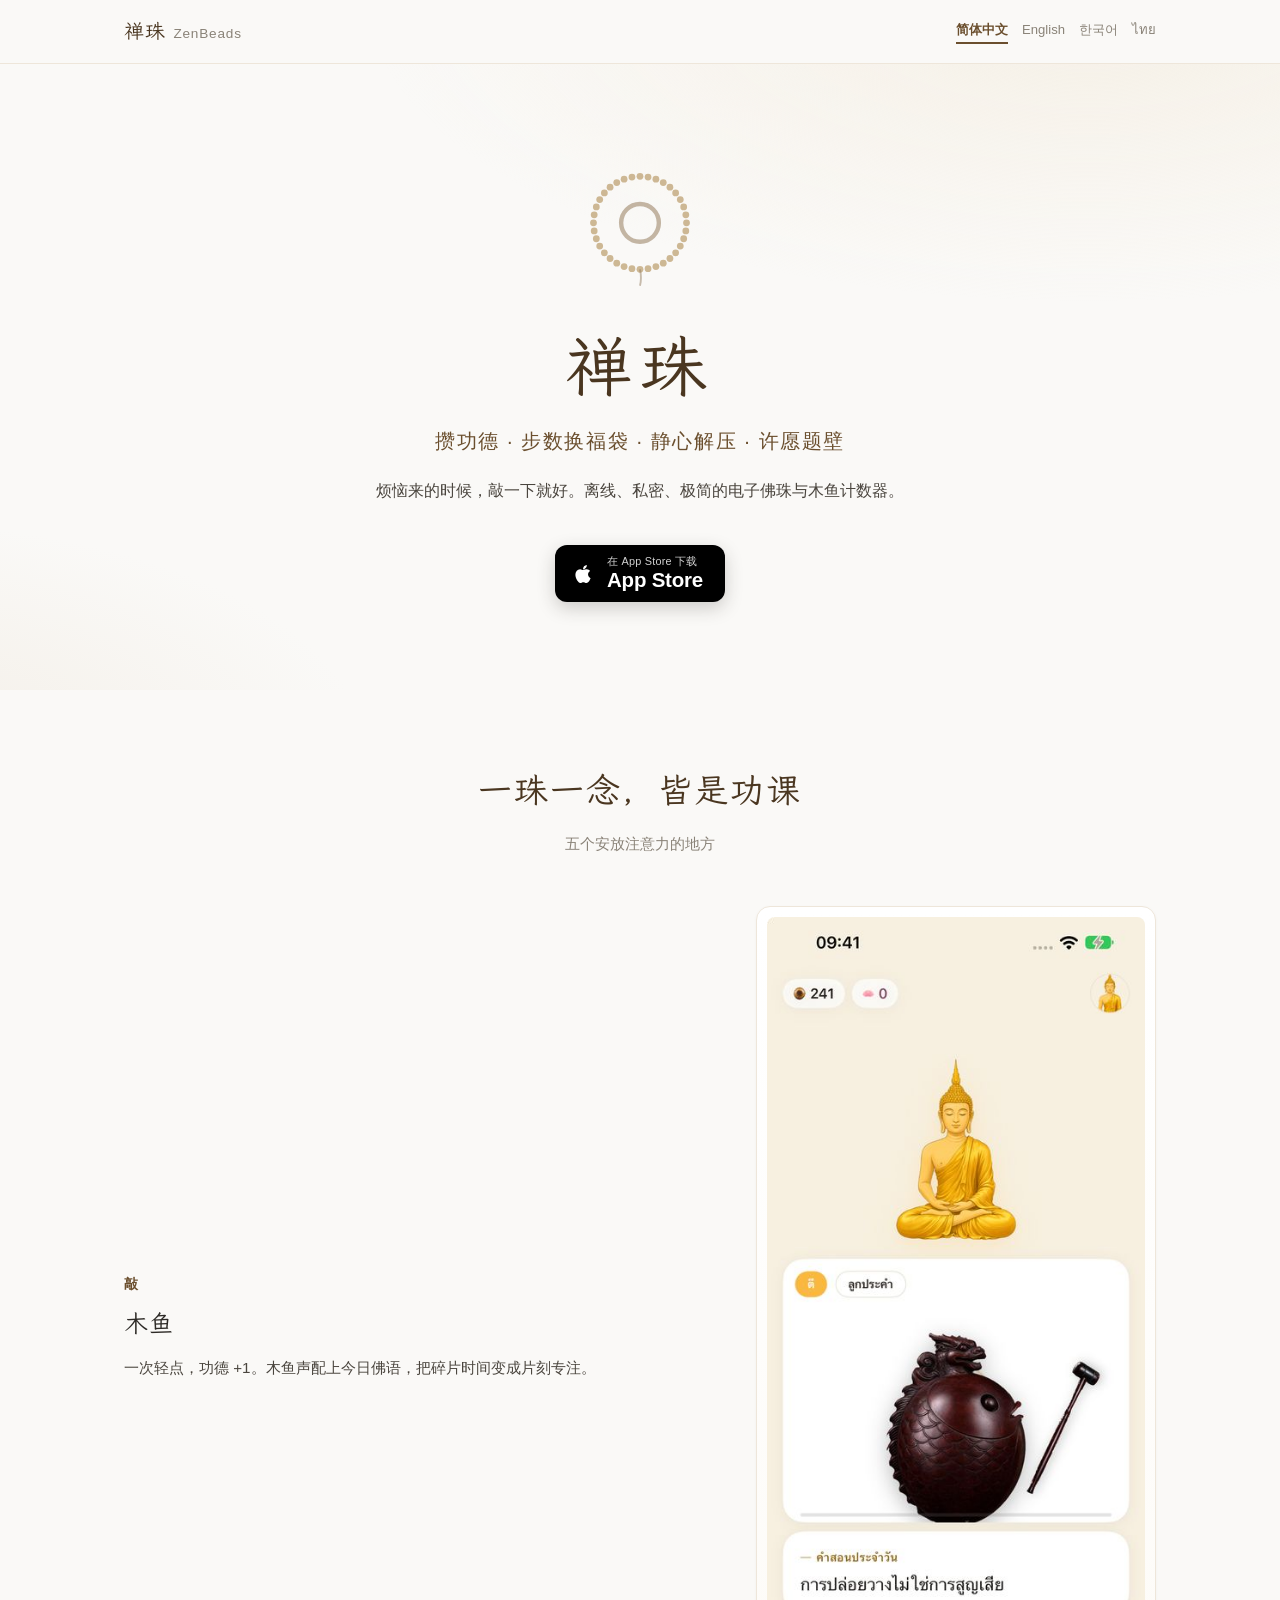
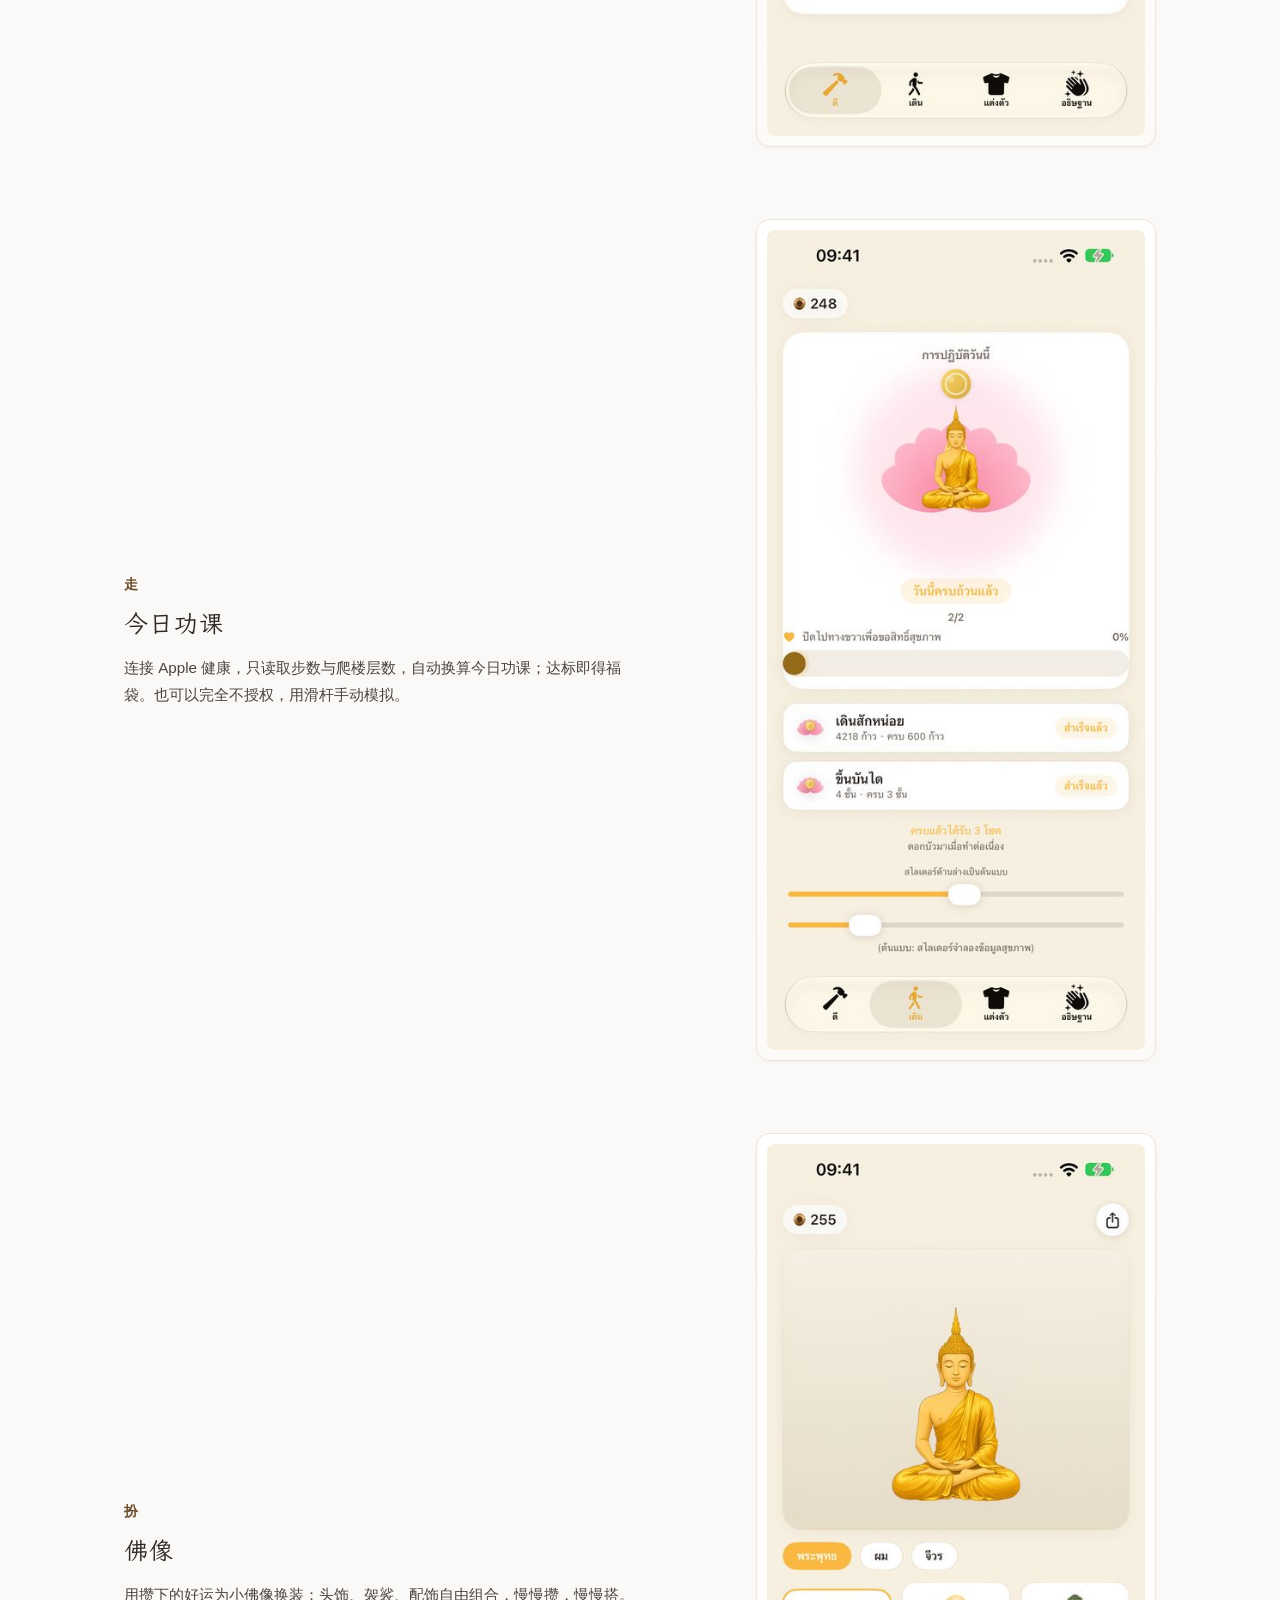
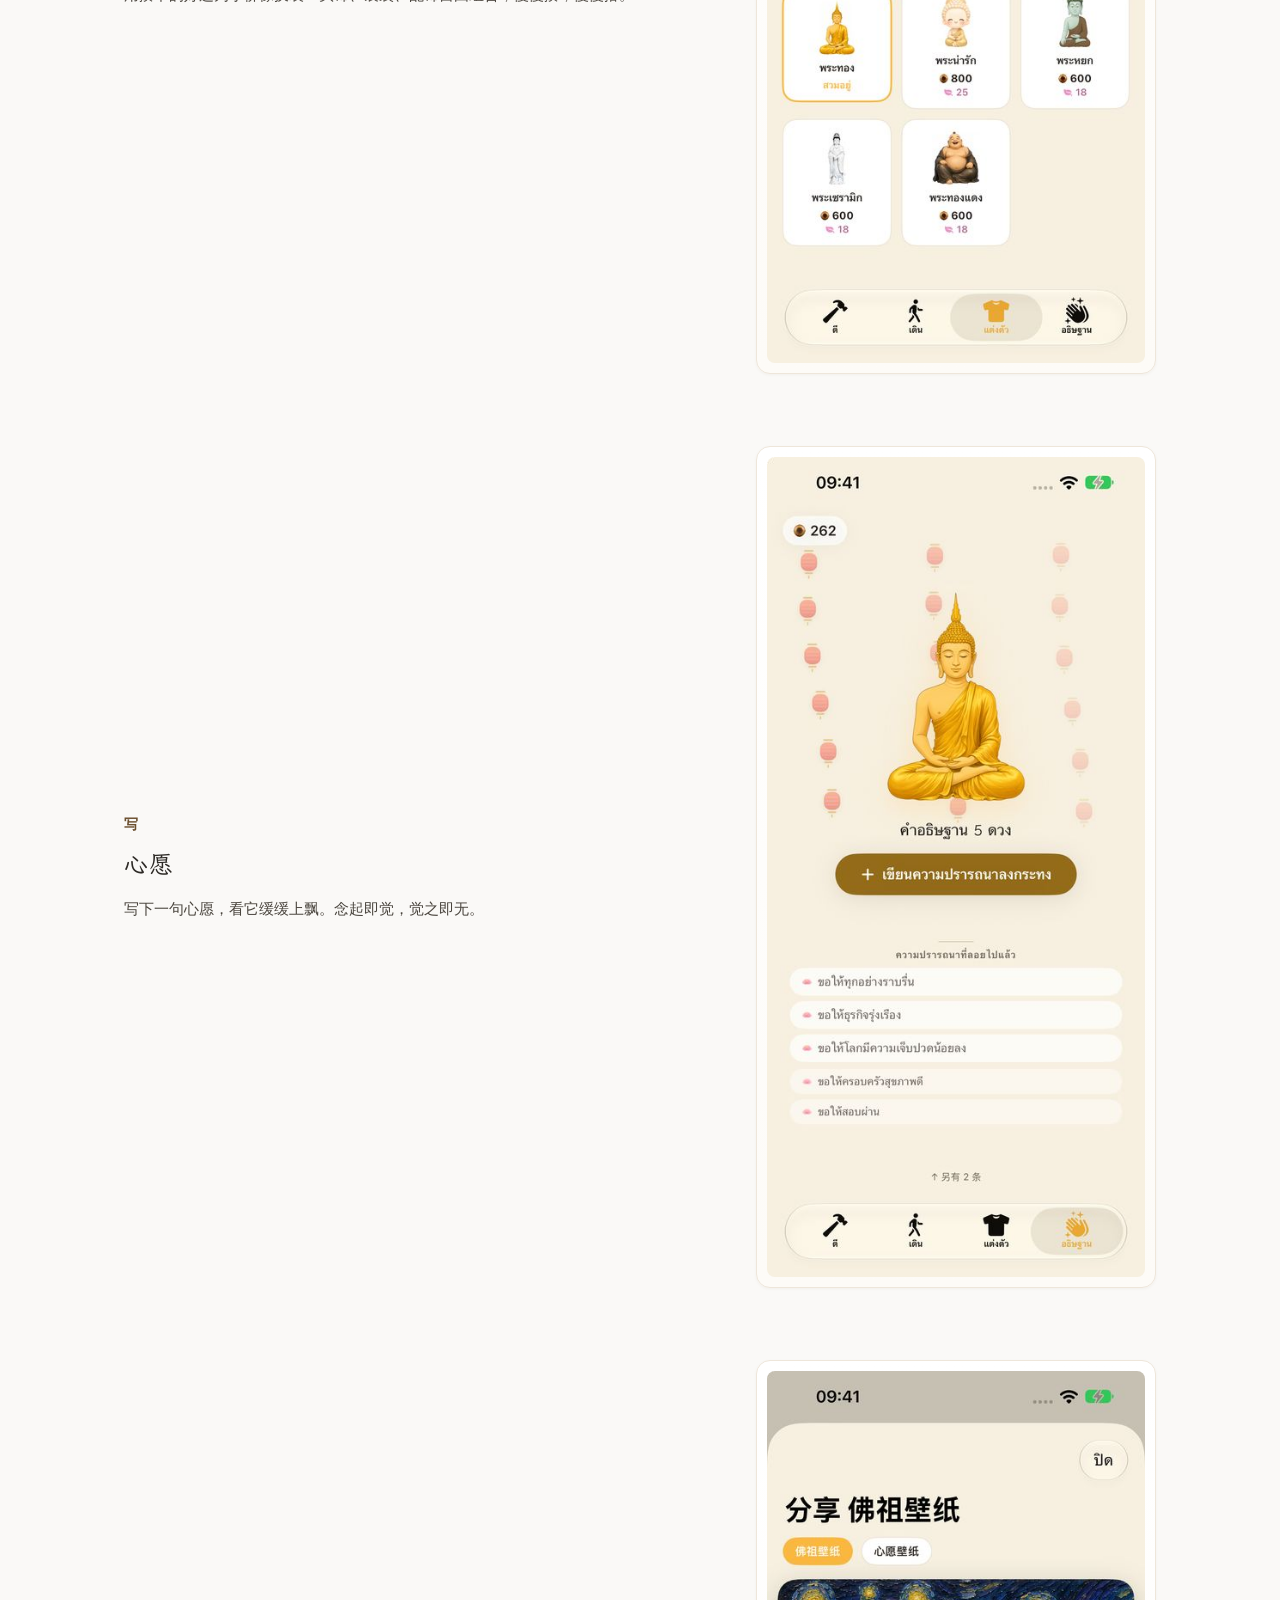
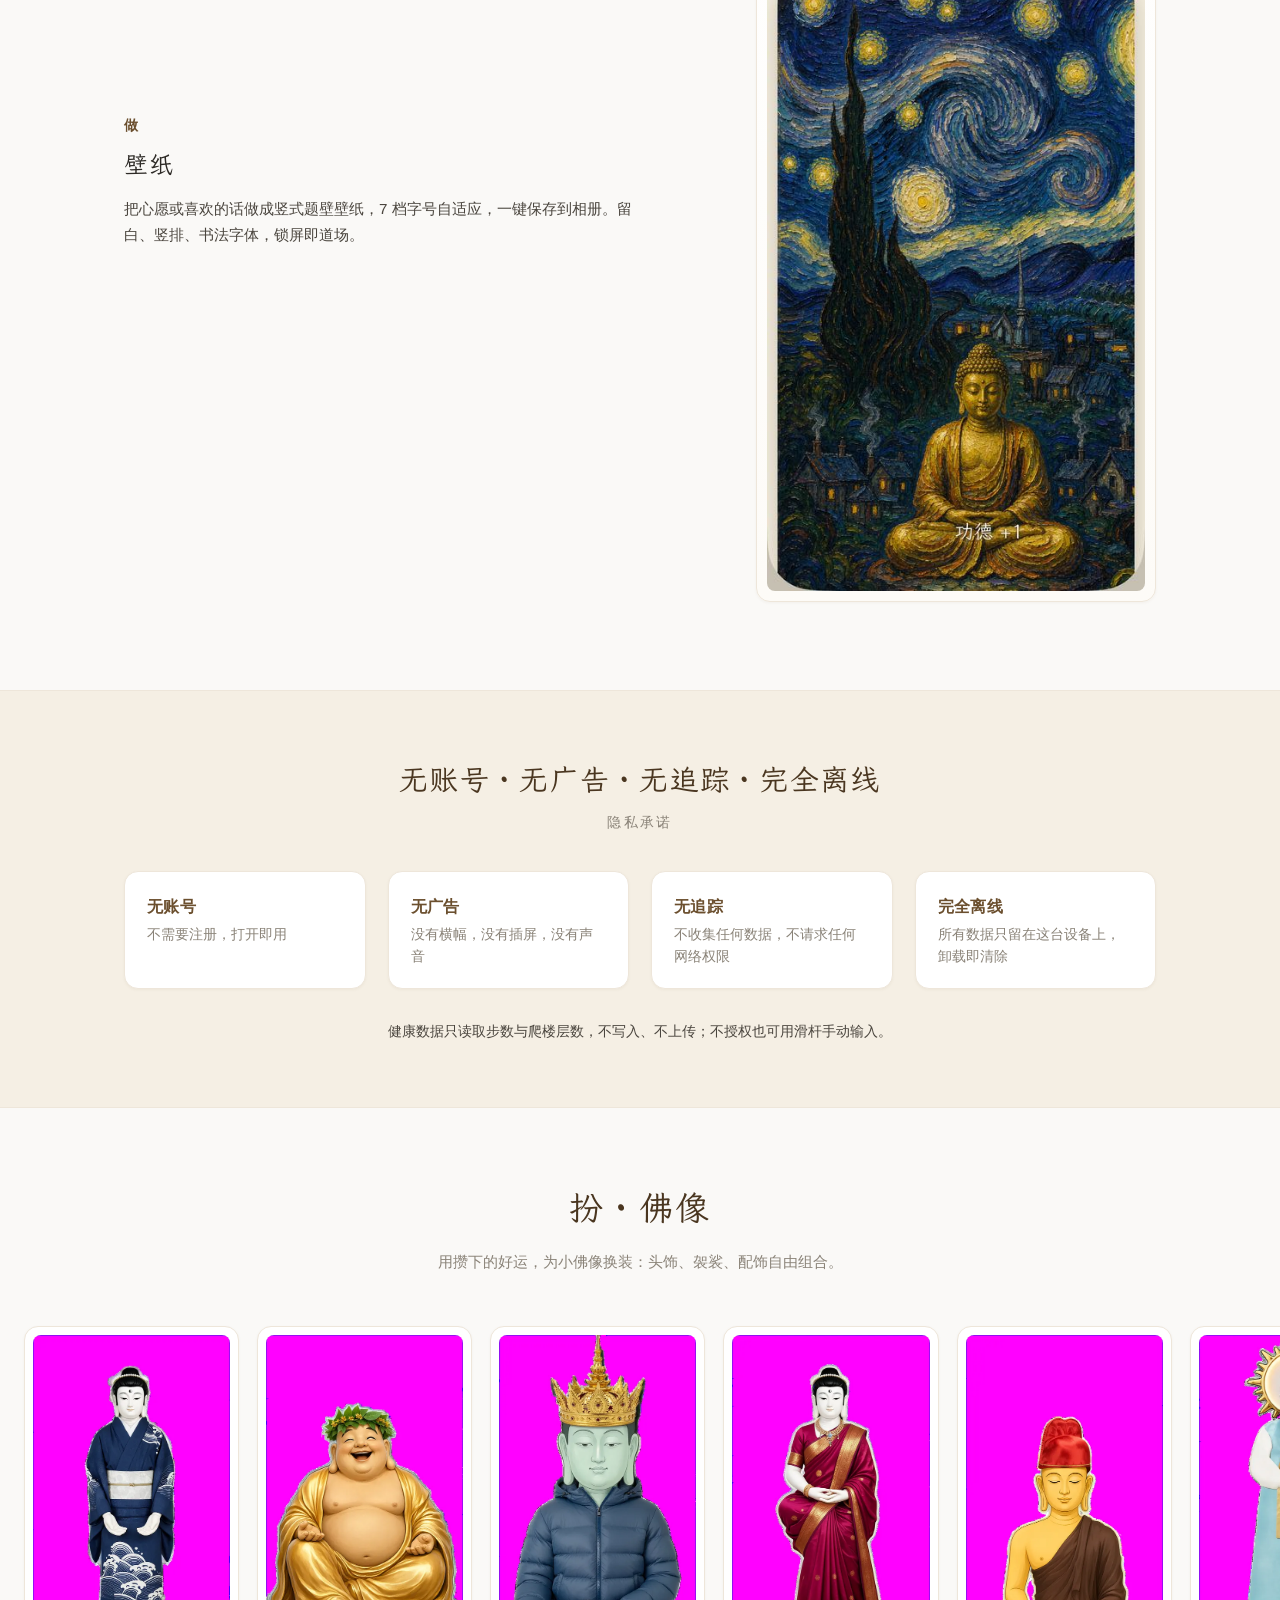
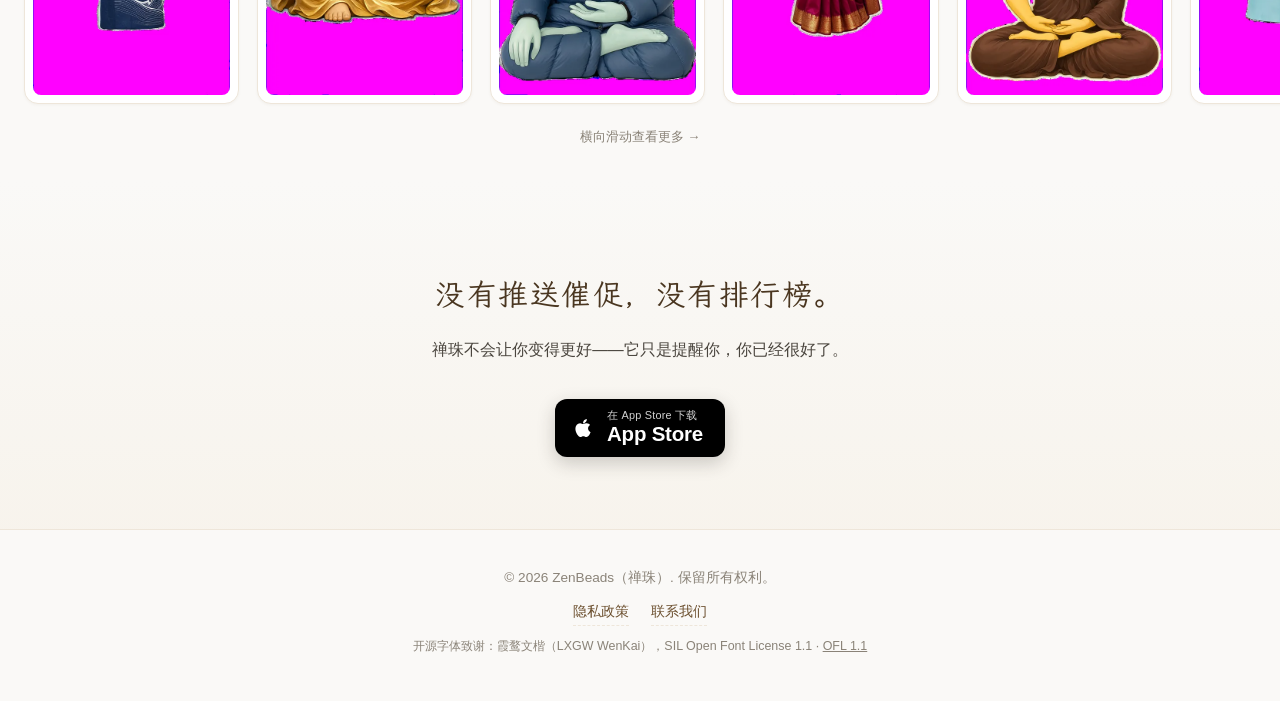
==== index.html @ 5e34559c "feat: ZenBeads official site — single page × 4 locales (zh-Hans/en/ko/th) - Pure static HTML+CSS, ze" ====
<!DOCTYPE html>
<html lang="zh-Hans">
<head>
  <meta charset="UTF-8">
  <meta name="viewport" content="width=device-width, initial-scale=1.0">
  <title>禅珠 ZenBeads — 敲木鱼 · 108 念珠 · 今日功课 · 许愿壁纸</title>
  <meta name="description" content="禅珠（ZenBeads）——离线、私密、极简的电子佛珠与木鱼计数器。敲木鱼攒功德，步数换算今日功课，许愿做成竖排题壁壁纸。无账号、无广告、无追踪、完全离线。">
  <link rel="canonical" href="https://zenbeads.app/">
    <link rel="alternate" hreflang="zh-Hans" href="https://zenbeads.app/">
    <link rel="alternate" hreflang="en" href="https://zenbeads.app/en.html">
    <link rel="alternate" hreflang="ko" href="https://zenbeads.app/ko.html">
    <link rel="alternate" hreflang="th" href="https://zenbeads.app/th.html">
    <link rel="alternate" hreflang="x-default" href="https://zenbeads.app/en.html">
  <meta property="og:type" content="website">
  <meta property="og:site_name" content="ZenBeads">
  <meta property="og:title" content="禅珠 ZenBeads · 敲一下，静一会儿">
  <meta property="og:description" content="电子木鱼 · 108 念珠 · 今日功课 · 许愿题壁。无账号、无广告、完全离线。">
  <meta property="og:image" content="https://zenbeads.app/assets/og/og-zh-Hans.jpg">
  <meta property="og:image:width" content="1024">
  <meta property="og:image:height" content="1024">
  <meta property="og:url" content="https://zenbeads.app/">
  <meta property="og:locale" content="zh_CN">
  <meta name="twitter:card" content="summary_large_image">
  <meta name="theme-color" content="#faf9f7">
  <link rel="icon" type="image/png" href="assets/img/icon.png">
  <link rel="apple-touch-icon" href="assets/img/icon.png">
  <link rel="stylesheet" href="style.css">
</head>
<body>
  <a class="skip" href="#main">跳到主要内容</a>
  <header class="site-header">
    <div class="wrap header-inner">
      <a class="brand" href="index.html">禅珠 <span class="brand-latin">ZenBeads</span></a>
      <nav class="lang-switch" aria-label="语言">
          <a lang="zh-Hans" hreflang="zh-Hans" href="index.html" aria-current="page" class="cur">简体中文</a>
          <a lang="en" hreflang="en" href="en.html">English</a>
          <a lang="ko" hreflang="ko" href="ko.html">한국어</a>
          <a lang="th" hreflang="th" href="th.html">ไทย</a>
      </nav>
    </div>
  </header>

  <main id="main">
    <section class="hero">
      <div class="wrap hero-inner">
        <svg class="hero-beads" viewBox="0 0 200 210" aria-hidden="true" focusable="false"><g fill="#c9b18a"><circle cx="100.0" cy="26.0" r="5.4" class="accent"/><circle cx="112.8" cy="27.1" r="5.4"/><circle cx="125.3" cy="30.5" r="5.4"/><circle cx="137.0" cy="35.9" r="5.4"/><circle cx="147.6" cy="43.3" r="5.4"/><circle cx="156.7" cy="52.4" r="5.4"/><circle cx="164.1" cy="63.0" r="5.4"/><circle cx="169.5" cy="74.7" r="5.4"/><circle cx="172.9" cy="87.2" r="5.4"/><circle cx="174.0" cy="100.0" r="5.4"/><circle cx="172.9" cy="112.8" r="5.4"/><circle cx="169.5" cy="125.3" r="5.4"/><circle cx="164.1" cy="137.0" r="5.4"/><circle cx="156.7" cy="147.6" r="5.4"/><circle cx="147.6" cy="156.7" r="5.4"/><circle cx="137.0" cy="164.1" r="5.4"/><circle cx="125.3" cy="169.5" r="5.4"/><circle cx="112.8" cy="172.9" r="5.4"/><circle cx="100.0" cy="174.0" r="5.4"/><circle cx="87.2" cy="172.9" r="5.4"/><circle cx="74.7" cy="169.5" r="5.4"/><circle cx="63.0" cy="164.1" r="5.4"/><circle cx="52.4" cy="156.7" r="5.4"/><circle cx="43.3" cy="147.6" r="5.4"/><circle cx="35.9" cy="137.0" r="5.4"/><circle cx="30.5" cy="125.3" r="5.4"/><circle cx="27.1" cy="112.8" r="5.4"/><circle cx="26.0" cy="100.0" r="5.4"/><circle cx="27.1" cy="87.2" r="5.4"/><circle cx="30.5" cy="74.7" r="5.4"/><circle cx="35.9" cy="63.0" r="5.4"/><circle cx="43.3" cy="52.4" r="5.4"/><circle cx="52.4" cy="43.3" r="5.4"/><circle cx="63.0" cy="35.9" r="5.4"/><circle cx="74.7" cy="30.5" r="5.4"/><circle cx="87.2" cy="27.1" r="5.4"/></g><circle cx="100" cy="100" r="30" fill="none" stroke="#8a6f4d" stroke-width="7" stroke-linecap="round" opacity="0.55"/><path d="M100 174 q3 14 0 26" stroke="#8a6f4d" stroke-width="3" fill="none" opacity="0.5"/></svg>
        <h1 class="hero-title">禅珠</h1>
        <p class="hero-tagline">攒功德 · 步数换福袋 · 静心解压 · 许愿题壁</p>
        <p class="hero-sub">烦恼来的时候，敲一下就好。离线、私密、极简的电子佛珠与木鱼计数器。</p>
        <div class="hero-cta">
          <a class="appstore-btn" href="https://apps.apple.com/app/id6821324992" rel="noopener">
            <svg class="btn-apple" viewBox="0 0 24 24" width="24" height="24" aria-hidden="true" focusable="false"><path fill="#fff" d="M17.05 20.28c-.98.95-2.05.8-3.08.35-1.09-.46-2.09-.48-3.24 0-1.44.62-2.2.44-3.06-.35C2.79 15.25 3.51 7.59 9.05 7.31c1.35.07 2.29.74 3.08.8 1.18-.24 2.31-.93 3.57-.84 1.51.12 2.65.72 3.4 1.8-3.12 1.87-2.38 5.98.48 7.13-.57 1.5-1.31 2.99-2.53 4.08zM12.03 7.25c-.15-2.23 1.66-4.07 3.74-4.25.29 2.58-2.34 4.5-3.74 4.25z"/></svg><span class="btn-text"><small>在 App Store 下载</small><b>App Store</b></span>
          </a>
        </div>
      </div>
    </section>

    <section class="features" id="features">
      <div class="wrap">
        <h2 class="section-title">一珠一念，皆是功课</h2>
        <p class="section-sub">五个安放注意力的地方</p>
        <div class="feature-grid">
        <article class="feature">
          <div class="feature-media">
            <img src="assets/img/zh-Hans/01_knock.jpg"
                 srcset="assets/img/zh-Hans/01_knock@2x.jpg 2x"
                 width="440" height="954" loading="lazy" decoding="async"
                 alt="禅珠 · 木鱼">
          </div>
          <div class="feature-body">
            <p class="feature-kicker"><span class="kicker-verb">敲</span></p>
            <h3 class="feature-name">木鱼</h3>
            <p class="feature-desc">一次轻点，功德 +1。木鱼声配上今日佛语，把碎片时间变成片刻专注。</p>
          </div>
        </article>
        <article class="feature">
          <div class="feature-media">
            <img src="assets/img/zh-Hans/02_steps.jpg"
                 srcset="assets/img/zh-Hans/02_steps@2x.jpg 2x"
                 width="440" height="954" loading="lazy" decoding="async"
                 alt="禅珠 · 今日功课">
          </div>
          <div class="feature-body">
            <p class="feature-kicker"><span class="kicker-verb">走</span></p>
            <h3 class="feature-name">今日功课</h3>
            <p class="feature-desc">连接 Apple 健康，只读取步数与爬楼层数，自动换算今日功课；达标即得福袋。也可以完全不授权，用滑杆手动模拟。</p>
          </div>
        </article>
        <article class="feature">
          <div class="feature-media">
            <img src="assets/img/zh-Hans/03_wardrobe.jpg"
                 srcset="assets/img/zh-Hans/03_wardrobe@2x.jpg 2x"
                 width="440" height="954" loading="lazy" decoding="async"
                 alt="禅珠 · 佛像">
          </div>
          <div class="feature-body">
            <p class="feature-kicker"><span class="kicker-verb">扮</span></p>
            <h3 class="feature-name">佛像</h3>
            <p class="feature-desc">用攒下的好运为小佛像换装：头饰、袈裟、配饰自由组合，慢慢攒，慢慢搭。</p>
          </div>
        </article>
        <article class="feature">
          <div class="feature-media">
            <img src="assets/img/zh-Hans/04_wish.jpg"
                 srcset="assets/img/zh-Hans/04_wish@2x.jpg 2x"
                 width="440" height="954" loading="lazy" decoding="async"
                 alt="禅珠 · 心愿">
          </div>
          <div class="feature-body">
            <p class="feature-kicker"><span class="kicker-verb">写</span></p>
            <h3 class="feature-name">心愿</h3>
            <p class="feature-desc">写下一句心愿，看它缓缓上飘。念起即觉，觉之即无。</p>
          </div>
        </article>
        <article class="feature">
          <div class="feature-media">
            <img src="assets/img/zh-Hans/05_wallpaper.jpg"
                 srcset="assets/img/zh-Hans/05_wallpaper@2x.jpg 2x"
                 width="440" height="954" loading="lazy" decoding="async"
                 alt="禅珠 · 壁纸">
          </div>
          <div class="feature-body">
            <p class="feature-kicker"><span class="kicker-verb">做</span></p>
            <h3 class="feature-name">壁纸</h3>
            <p class="feature-desc">把心愿或喜欢的话做成竖式题壁壁纸，7 档字号自适应，一键保存到相册。留白、竖排、书法字体，锁屏即道场。</p>
          </div>
        </article>
        </div>
      </div>
    </section>

    <section class="privacy-band" id="privacy">
      <div class="wrap">
        <h2 class="privacy-title">无账号 · 无广告 · 无追踪 · 完全离线</h2>
        <p class="privacy-lead">隐私承诺</p>
        <ul class="privacy-points">
          <li><strong>无账号</strong><span>不需要注册，打开即用</span></li>
          <li><strong>无广告</strong><span>没有横幅，没有插屏，没有声音</span></li>
          <li><strong>无追踪</strong><span>不收集任何数据，不请求任何网络权限</span></li>
          <li><strong>完全离线</strong><span>所有数据只留在这台设备上，卸载即清除</span></li>
        </ul>
        <p class="privacy-health">健康数据只读取步数与爬楼层数，不写入、不上传；不授权也可用滑杆手动输入。</p>
      </div>
    </section>

    <section class="gallery" id="gallery">
      <div class="wrap">
        <h2 class="section-title">扮 · 佛像</h2>
        <p class="section-sub">用攒下的好运，为小佛像换装：头饰、袈裟、配饰自由组合。</p>
      </div>
      <div class="gal-strip" role="list" aria-label="扮 · 佛像">
          <figure class="gal-item" role="listitem"><img src="assets/img/gallery/WC_00c4de67.webp" loading="lazy" decoding="async" width="512" height="640" alt="佛像装扮组合"></figure>
          <figure class="gal-item" role="listitem"><img src="assets/img/gallery/WC_172470d5.webp" loading="lazy" decoding="async" width="512" height="640" alt="佛像装扮组合"></figure>
          <figure class="gal-item" role="listitem"><img src="assets/img/gallery/WC_2c73d54a.webp" loading="lazy" decoding="async" width="512" height="640" alt="佛像装扮组合"></figure>
          <figure class="gal-item" role="listitem"><img src="assets/img/gallery/WC_4398dc10.webp" loading="lazy" decoding="async" width="512" height="640" alt="佛像装扮组合"></figure>
          <figure class="gal-item" role="listitem"><img src="assets/img/gallery/WC_6275d5df.webp" loading="lazy" decoding="async" width="512" height="640" alt="佛像装扮组合"></figure>
          <figure class="gal-item" role="listitem"><img src="assets/img/gallery/WC_772dae78.webp" loading="lazy" decoding="async" width="512" height="640" alt="佛像装扮组合"></figure>
          <figure class="gal-item" role="listitem"><img src="assets/img/gallery/WC_98e4f56a.webp" loading="lazy" decoding="async" width="512" height="640" alt="佛像装扮组合"></figure>
          <figure class="gal-item" role="listitem"><img src="assets/img/gallery/WC_b40843ec.webp" loading="lazy" decoding="async" width="512" height="640" alt="佛像装扮组合"></figure>
          <figure class="gal-item" role="listitem"><img src="assets/img/gallery/WC_c707de88.webp" loading="lazy" decoding="async" width="512" height="640" alt="佛像装扮组合"></figure>
          <figure class="gal-item" role="listitem"><img src="assets/img/gallery/WC_dde1a5f0.webp" loading="lazy" decoding="async" width="512" height="640" alt="佛像装扮组合"></figure>
          <figure class="gal-item" role="listitem"><img src="assets/img/gallery/WC_ff041101.webp" loading="lazy" decoding="async" width="512" height="640" alt="佛像装扮组合"></figure>
      </div>
      <p class="gal-hint wrap">横向滑动查看更多 →</p>
    </section>

    <section class="closing">
      <div class="wrap">
        <h2 class="closing-title">没有推送催促，没有排行榜。</h2>
        <p class="closing-text">禅珠不会让你变得更好——它只是提醒你，你已经很好了。</p>
        <a class="appstore-btn" href="https://apps.apple.com/app/id6821324992" rel="noopener">
          <svg class="btn-apple" viewBox="0 0 24 24" width="24" height="24" aria-hidden="true" focusable="false"><path fill="#fff" d="M17.05 20.28c-.98.95-2.05.8-3.08.35-1.09-.46-2.09-.48-3.24 0-1.44.62-2.2.44-3.06-.35C2.79 15.25 3.51 7.59 9.05 7.31c1.35.07 2.29.74 3.08.8 1.18-.24 2.31-.93 3.57-.84 1.51.12 2.65.72 3.4 1.8-3.12 1.87-2.38 5.98.48 7.13-.57 1.5-1.31 2.99-2.53 4.08zM12.03 7.25c-.15-2.23 1.66-4.07 3.74-4.25.29 2.58-2.34 4.5-3.74 4.25z"/></svg><span class="btn-text"><small>在 App Store 下载</small><b>App Store</b></span>
        </a>
      </div>
    </section>
  </main>

  <footer class="site-footer">
    <div class="wrap footer-inner">
      <p class="footer-brand">© 2026 ZenBeads（禅珠）. 保留所有权利。</p>
      <nav class="footer-links">
        <a href="https://zenbeads-privacy.pages.dev/index.html" rel="noopener">隐私政策</a>
        <a href="mailto:yanoutech@163.com">联系我们</a>
      </nav>
      <p class="footer-font">开源字体致谢：霞鹜文楷（LXGW WenKai），SIL Open Font License 1.1 · <a href="fonts/OFL-LXGWWenKai.txt">OFL 1.1</a></p>
    </div>
  </footer>
</body>
</html>
---- style.css ----
/* ==========================================================================
   ZenBeads 官网样式 · Design tokens 与隐私页(zenbeads-privacy)保持一致
   暖棕 #6b4f2e / 米色 #faf9f7 / 卡片白 / 圆角 14px
   字体策略：标题/品牌名用霞鹜文楷子集(woff2, 仅中文页有实际字形，
   其他语种自动回退系统字体)；正文全部使用系统字体栈，保证性能。
   ========================================================================== */

/* 霞鹜文楷子集：仅包含本站用到的字形，体积 ~几十 KB；
   原始 TTF 24MB，完整字体不适合 Web 分发。 */
@font-face {
  font-family: "LXGW WenKai";
  src: url("fonts/lxgw-wenkai-subset.woff2") format("woff2");
  font-weight: 400;
  font-style: normal;
  font-display: swap;
  unicode-range: U+4E00-9FFF, U+3000-303F, U+FF00-FFEF, U+00B7, U+2014, U+2018-201F, U+2026, U+00A9;
}

:root {
  color-scheme: light;
  --bg: #faf9f7;
  --ink: #2d2a26;
  --ink-soft: #4a453e;
  --muted: #8a8378;
  --brown: #6b4f2e;
  --brown-deep: #4a3620;
  --line: #eee6da;
  --card: #ffffff;
  --wash: #f5efe4;
  --radius: 14px;
  --shadow: 0 1px 3px rgba(90, 70, 40, 0.05);
  --shadow-lift: 0 10px 30px rgba(90, 70, 40, 0.10);
  --font-hand: "LXGW WenKai", "Songti SC", "Noto Serif SC", serif;
  --font-body: -apple-system, BlinkMacSystemFont, "Segoe UI", Roboto,
    "Helvetica Neue", Arial, "PingFang SC", "Hiragino Sans GB", "Microsoft YaHei",
    "Noto Sans KR", "Noto Sans Thai", sans-serif;
}

* { margin: 0; padding: 0; box-sizing: border-box; }

html { scroll-behavior: smooth; }

body {
  font-family: var(--font-body);
  background: var(--bg);
  color: var(--ink);
  line-height: 1.75;
  -webkit-font-smoothing: antialiased;
  text-rendering: optimizeLegibility;
}

img { display: block; max-width: 100%; height: auto; }

a { color: var(--brown); }

.wrap {
  max-width: 1080px;
  margin: 0 auto;
  padding: 0 24px;
}

/* ---------- a11y skip link ---------- */
.skip {
  position: absolute;
  left: -9999px;
  top: 0;
  background: var(--brown);
  color: #fff;
  padding: 10px 18px;
  border-radius: 0 0 10px 0;
  z-index: 100;
}
.skip:focus { left: 0; }

/* ---------- header ---------- */
.site-header {
  position: sticky;
  top: 0;
  z-index: 50;
  background: rgba(250, 249, 247, 0.92);
  backdrop-filter: saturate(1.2) blur(8px);
  border-bottom: 1px solid var(--line);
}
.header-inner {
  display: flex;
  align-items: center;
  justify-content: space-between;
  gap: 16px;
  padding-top: 14px;
  padding-bottom: 14px;
}
.brand {
  font-family: var(--font-hand);
  font-size: 1.25rem;
  color: var(--brown-deep);
  text-decoration: none;
  letter-spacing: 0.04em;
  white-space: nowrap;
}
.brand-latin {
  font-family: var(--font-body);
  font-size: 0.85rem;
  color: var(--muted);
  font-weight: 500;
  margin-left: 2px;
}
.lang-switch {
  display: flex;
  flex-wrap: wrap;
  gap: 4px 14px;
  font-size: 0.82rem;
}
.lang-switch a {
  text-decoration: none;
  color: var(--muted);
  border-bottom: 1px dashed transparent;
  padding-bottom: 1px;
}
.lang-switch a:hover { color: var(--brown); }
.lang-switch a.cur {
  color: var(--brown);
  font-weight: 700;
  border-bottom: 2px solid var(--brown);
}

/* ---------- hero ---------- */
.hero {
  position: relative;
  overflow: hidden;
  padding: 72px 0 64px;
  background:
    radial-gradient(1200px 500px at 85% -10%, rgba(245, 239, 228, 0.9), transparent 60%),
    radial-gradient(900px 420px at -10% 110%, rgba(238, 230, 218, 0.55), transparent 55%);
}
.hero-inner { position: relative; text-align: center; }
.hero-beads {
  margin: 0 auto 28px;
  width: 132px;
  height: 132px;
  opacity: 0.9;
}
.hero-title {
  font-family: var(--font-hand);
  font-weight: 400;
  font-size: clamp(2.6rem, 8vw, 4.2rem);
  color: var(--brown-deep);
  letter-spacing: 0.12em;
  line-height: 1.15;
}
.hero-tagline {
  margin-top: 18px;
  font-size: clamp(1rem, 3.2vw, 1.25rem);
  color: var(--brown);
  letter-spacing: 0.08em;
}
.hero-sub {
  margin: 18px auto 0;
  max-width: 34em;
  font-size: 0.98rem;
  color: var(--ink-soft);
}
.hero-cta { margin-top: 40px; }

/* App Store badge（自绘，官方黑底样式） */
.appstore-btn {
  display: inline-flex;
  align-items: center;
  gap: 12px;
  background: #000;
  color: #fff;
  text-decoration: none;
  border-radius: 12px;
  padding: 10px 22px 10px 16px;
  min-height: 56px;
  box-shadow: 0 6px 18px rgba(45, 42, 38, 0.22);
  transition: transform 0.15s ease, box-shadow 0.15s ease;
}
.appstore-btn:hover { transform: translateY(-2px); box-shadow: 0 10px 24px rgba(45, 42, 38, 0.28); }
.appstore-btn:active { transform: translateY(0); }
.appstore-btn .btn-apple { flex: 0 0 auto; }
.appstore-btn .btn-text { display: flex; flex-direction: column; line-height: 1.2; text-align: left; }
.appstore-btn .btn-text small { font-size: 0.68rem; opacity: 0.82; letter-spacing: 0.02em; }
.appstore-btn .btn-text b { font-size: 1.28rem; font-weight: 600; letter-spacing: -0.01em; }

/* ---------- section headings ---------- */
.section-title {
  font-family: var(--font-hand);
  font-weight: 400;
  font-size: clamp(1.6rem, 5vw, 2.1rem);
  color: var(--brown-deep);
  letter-spacing: 0.06em;
  text-align: center;
}
.section-sub {
  text-align: center;
  color: var(--muted);
  font-size: 0.95rem;
  margin: 10px auto 0;
  max-width: 36em;
}

/* ---------- features ---------- */
.features { padding: 72px 0 24px; }
.feature-grid {
  margin-top: 48px;
  display: grid;
  gap: 56px;
}
.feature {
  display: grid;
  gap: 24px;
  align-items: center;
}
/* first card shown as normal flow; screenshot always on the right column */
.feature-media {
  background: linear-gradient(180deg, #fff, #fdfbf7);
  border: 1px solid var(--line);
  border-radius: var(--radius);
  box-shadow: var(--shadow);
  padding: 10px;
  width: min(78vw, 320px);
  justify-self: center;
}
.feature-media img {
  border-radius: 8px;
  width: 100%;
  height: auto;
}
.feature-kicker {
  display: flex;
  align-items: baseline;
  gap: 8px;
  color: var(--brown);
  font-size: 0.9rem;
  letter-spacing: 0.06em;
}
.kicker-verb { font-weight: 700; }
.kicker-dot { color: var(--line); }
.feature-name {
  font-family: var(--font-hand);
  font-weight: 400;
  font-size: 1.5rem;
  color: var(--ink);
  margin-top: 6px;
  letter-spacing: 0.04em;
}
.feature-desc {
  margin-top: 10px;
  color: var(--ink-soft);
  font-size: 0.95rem;
  max-width: 34em;
}

/* ---------- privacy band ---------- */
.privacy-band {
  margin-top: 64px;
  background: var(--wash);
  border-top: 1px solid var(--line);
  border-bottom: 1px solid var(--line);
  padding: 64px 0;
}
.privacy-title {
  font-family: var(--font-hand);
  font-weight: 400;
  font-size: clamp(1.3rem, 4.5vw, 1.8rem);
  color: var(--brown-deep);
  text-align: center;
  letter-spacing: 0.05em;
}
.privacy-lead {
  text-align: center;
  color: var(--muted);
  font-size: 0.85rem;
  margin-top: 6px;
  text-transform: uppercase;
  letter-spacing: 0.18em;
}
.privacy-points {
  list-style: none;
  margin-top: 36px;
  display: grid;
  grid-template-columns: repeat(auto-fit, minmax(220px, 1fr));
  gap: 26px 22px;
}
.privacy-points li {
  background: var(--card);
  border: 1px solid var(--line);
  border-radius: var(--radius);
  box-shadow: var(--shadow);
  padding: 20px 22px;
  display: flex;
  flex-direction: column;
  gap: 4px;
}
.privacy-points strong {
  color: var(--brown);
  font-size: 1.02rem;
  letter-spacing: 0.03em;
}
.privacy-points span { color: var(--muted); font-size: 0.85rem; line-height: 1.6; }
.privacy-health {
  margin: 30px auto 0;
  max-width: 46em;
  text-align: center;
  color: var(--ink-soft);
  font-size: 0.88rem;
}

/* ---------- gallery ---------- */
.gallery { padding: 72px 0 8px; overflow: hidden; }
.gal-strip {
  margin-top: 40px;
  display: flex;
  gap: 18px;
  overflow-x: auto;
  scroll-snap-type: x mandatory;
  padding: 10px 24px 22px;
  -webkit-overflow-scrolling: touch;
  scrollbar-width: thin;
  scrollbar-color: var(--line) transparent;
}
.gal-item {
  flex: 0 0 auto;
  scroll-snap-align: center;
  border-radius: var(--radius);
  box-shadow: var(--shadow);
  border: 1px solid var(--line);
  background: var(--card);
  padding: 8px;
}
.gal-item img {
  border-radius: 8px;
  height: 300px;
  width: auto;
}
.gal-hint {
  color: var(--muted);
  font-size: 0.82rem;
  text-align: center;
  padding-bottom: 24px;
}

/* ---------- closing ---------- */
.closing {
  padding: 88px 0 72px;
  text-align: center;
  background: linear-gradient(180deg, transparent, rgba(245, 239, 228, 0.55));
}
.closing-title {
  font-family: var(--font-hand);
  font-weight: 400;
  font-size: clamp(1.4rem, 4.5vw, 1.9rem);
  color: var(--brown-deep);
  letter-spacing: 0.05em;
}
.closing-text {
  margin: 14px auto 36px;
  max-width: 30em;
  color: var(--ink-soft);
  font-size: 0.98rem;
}

/* ---------- footer ---------- */
.site-footer {
  border-top: 1px solid var(--line);
  padding: 36px 0 44px;
  background: var(--bg);
}
.footer-inner {
  display: flex;
  flex-direction: column;
  gap: 10px;
  align-items: center;
  text-align: center;
}
.footer-brand { color: var(--muted); font-size: 0.85rem; }
.footer-links { display: flex; gap: 22px; font-size: 0.85rem; }
.footer-links a { color: var(--brown); text-decoration: none; border-bottom: 1px dashed var(--line); padding-bottom: 1px; }
.footer-links a:hover { border-bottom-color: var(--brown); }
.footer-font { color: var(--muted); font-size: 0.78rem; max-width: 46em; }
.footer-font a { color: inherit; }

/* ---------- desktop ---------- */
@media (min-width: 900px) {
  .hero { padding: 96px 0 88px; }
  .feature-grid { gap: 72px; }
  .feature {
    grid-template-columns: minmax(0, 1fr) 400px;
    gap: 56px;
  }
  .feature-media { order: 2; width: 100%; max-width: 400px; }
  .feature-body { padding-right: 8px; }
  .gal-item img { height: 360px; }
}

/* ---------- motion preferences ---------- */
@media (prefers-reduced-motion: reduce) {
  html { scroll-behavior: auto; }
  .appstore-btn { transition: none; }
  .appstore-btn:hover { transform: none; }
}
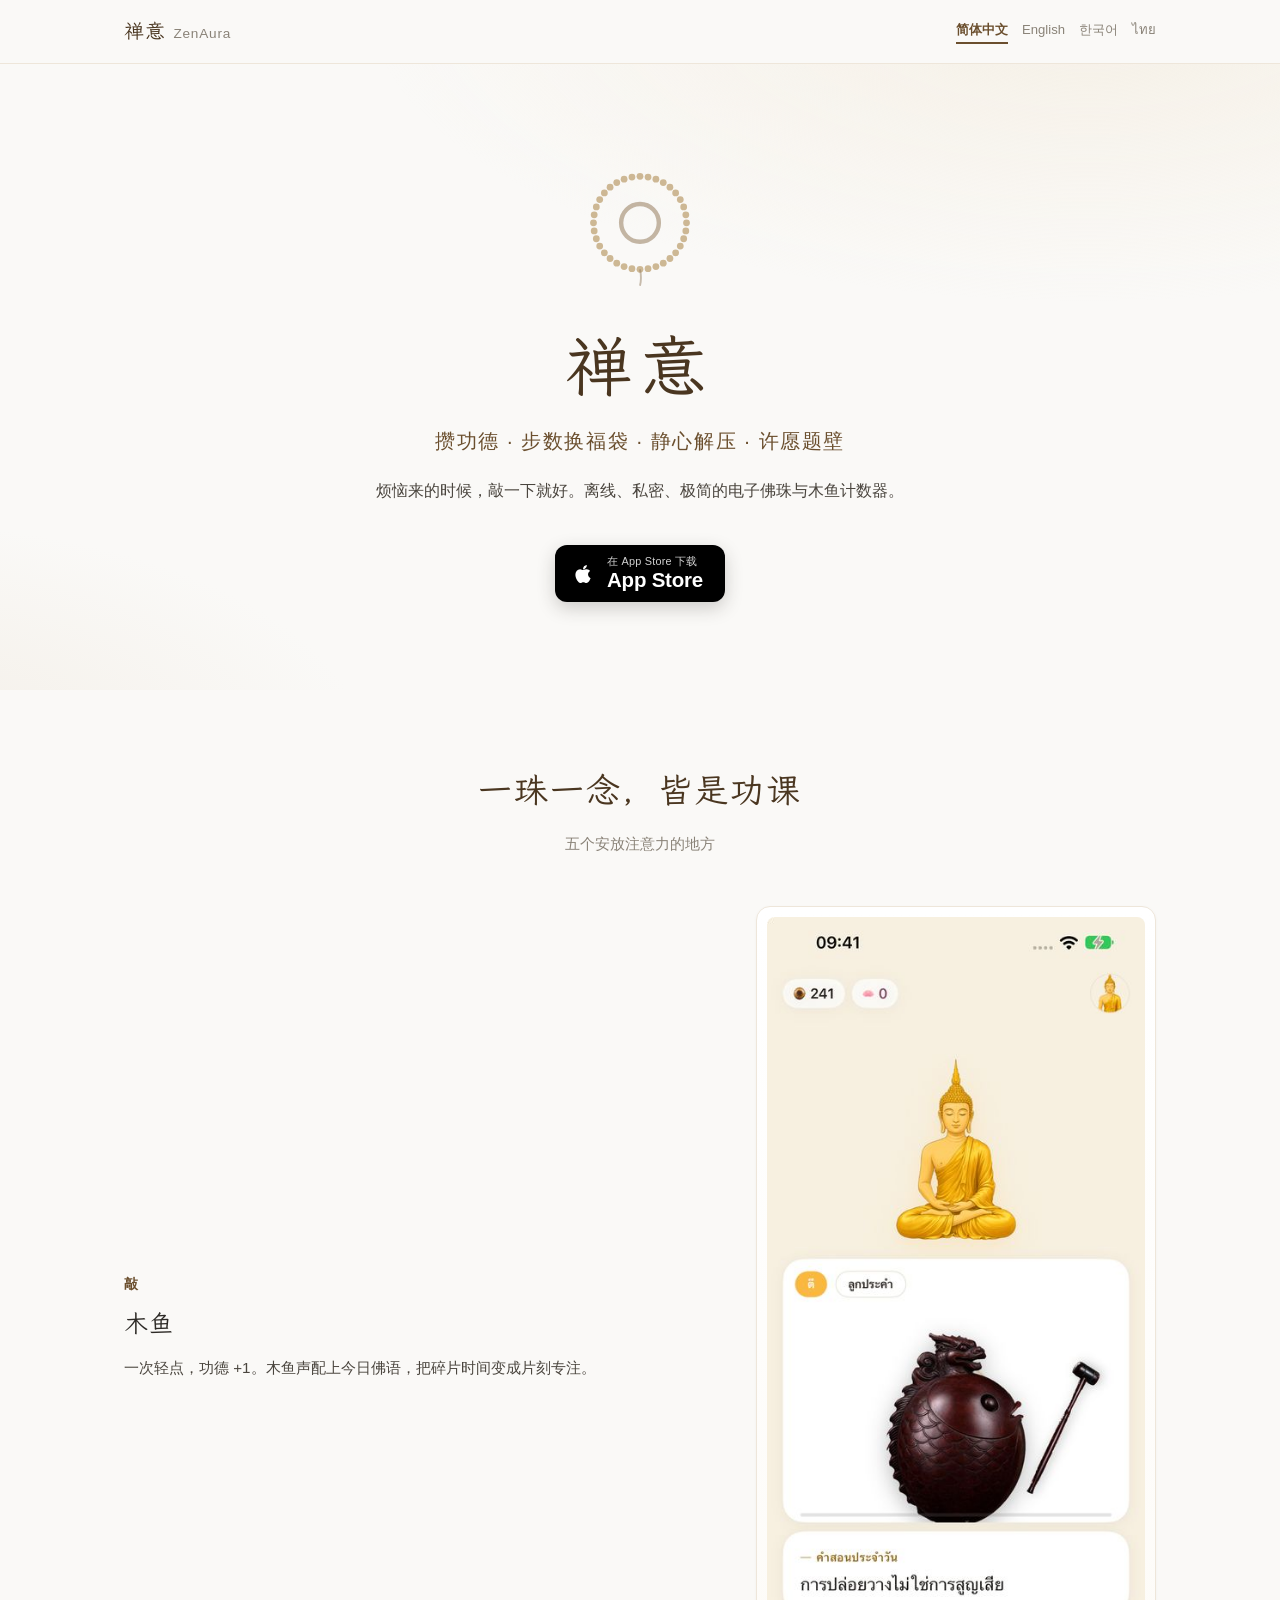
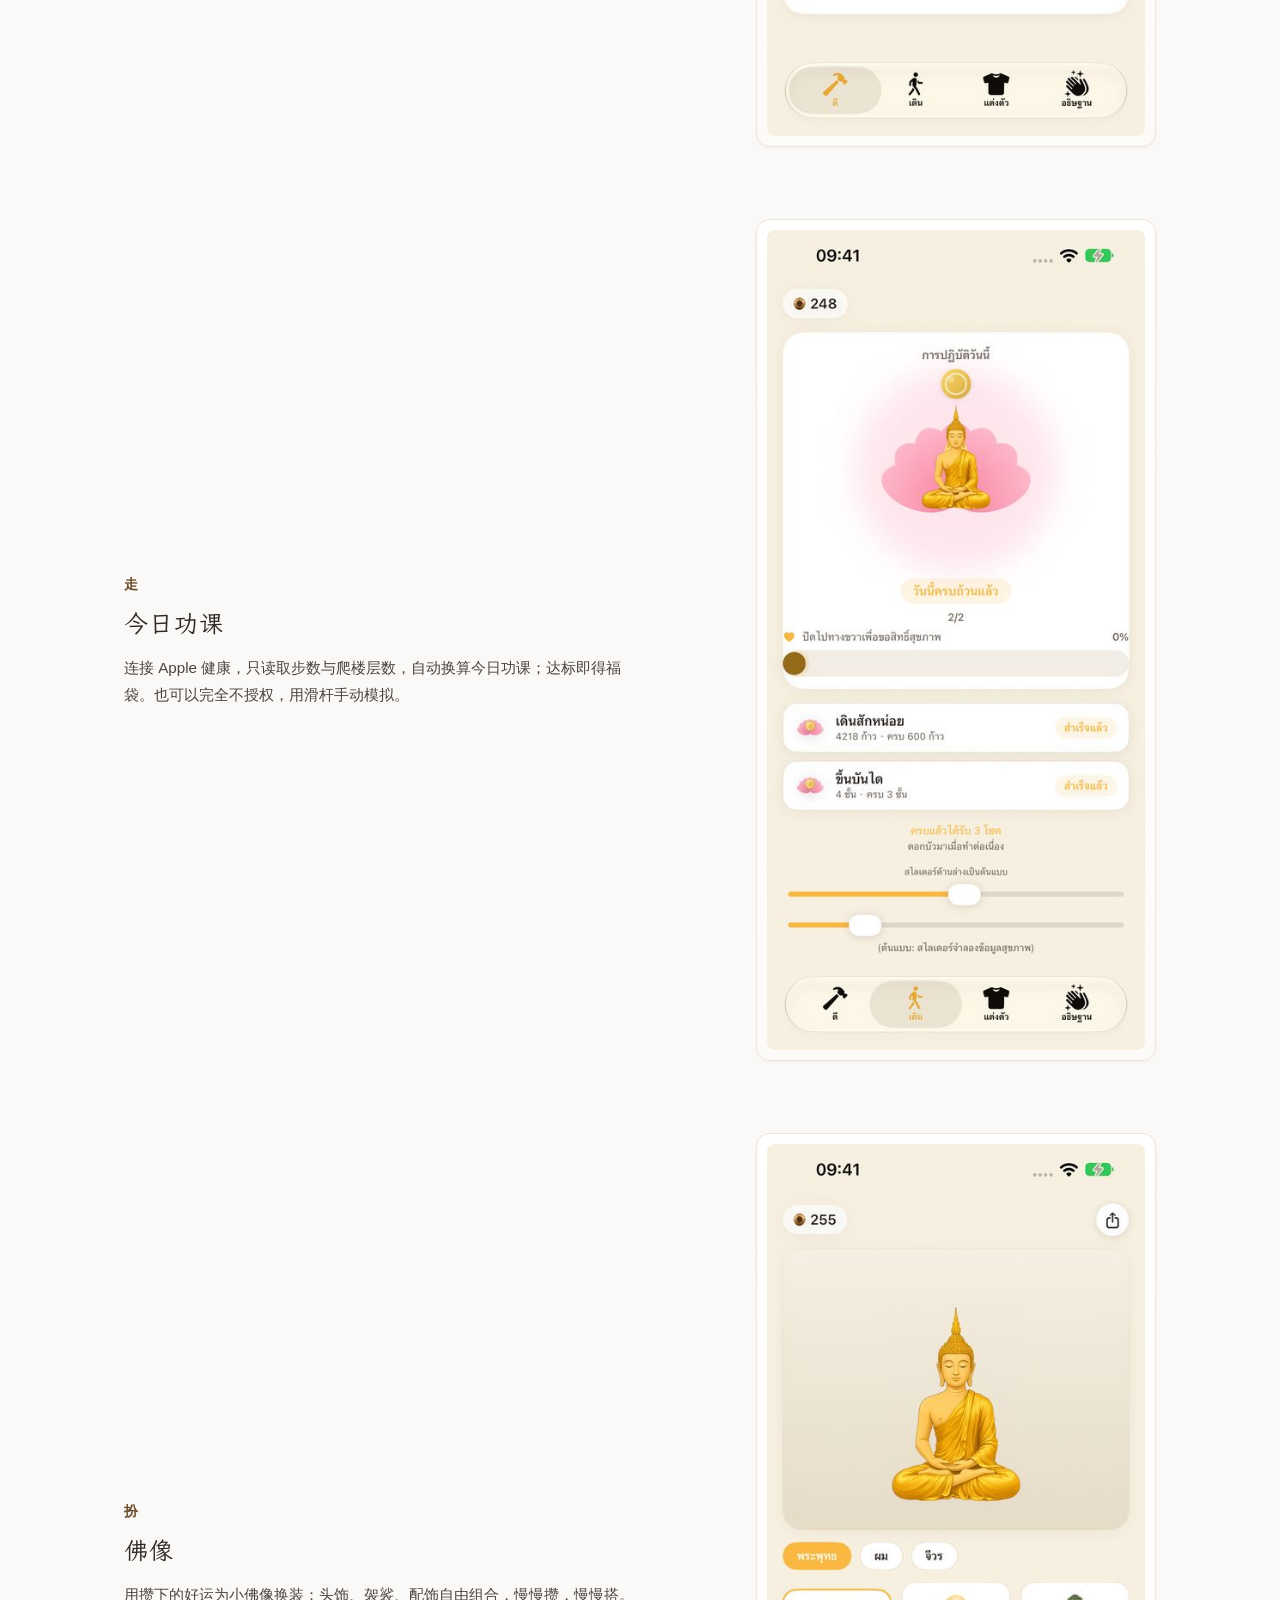
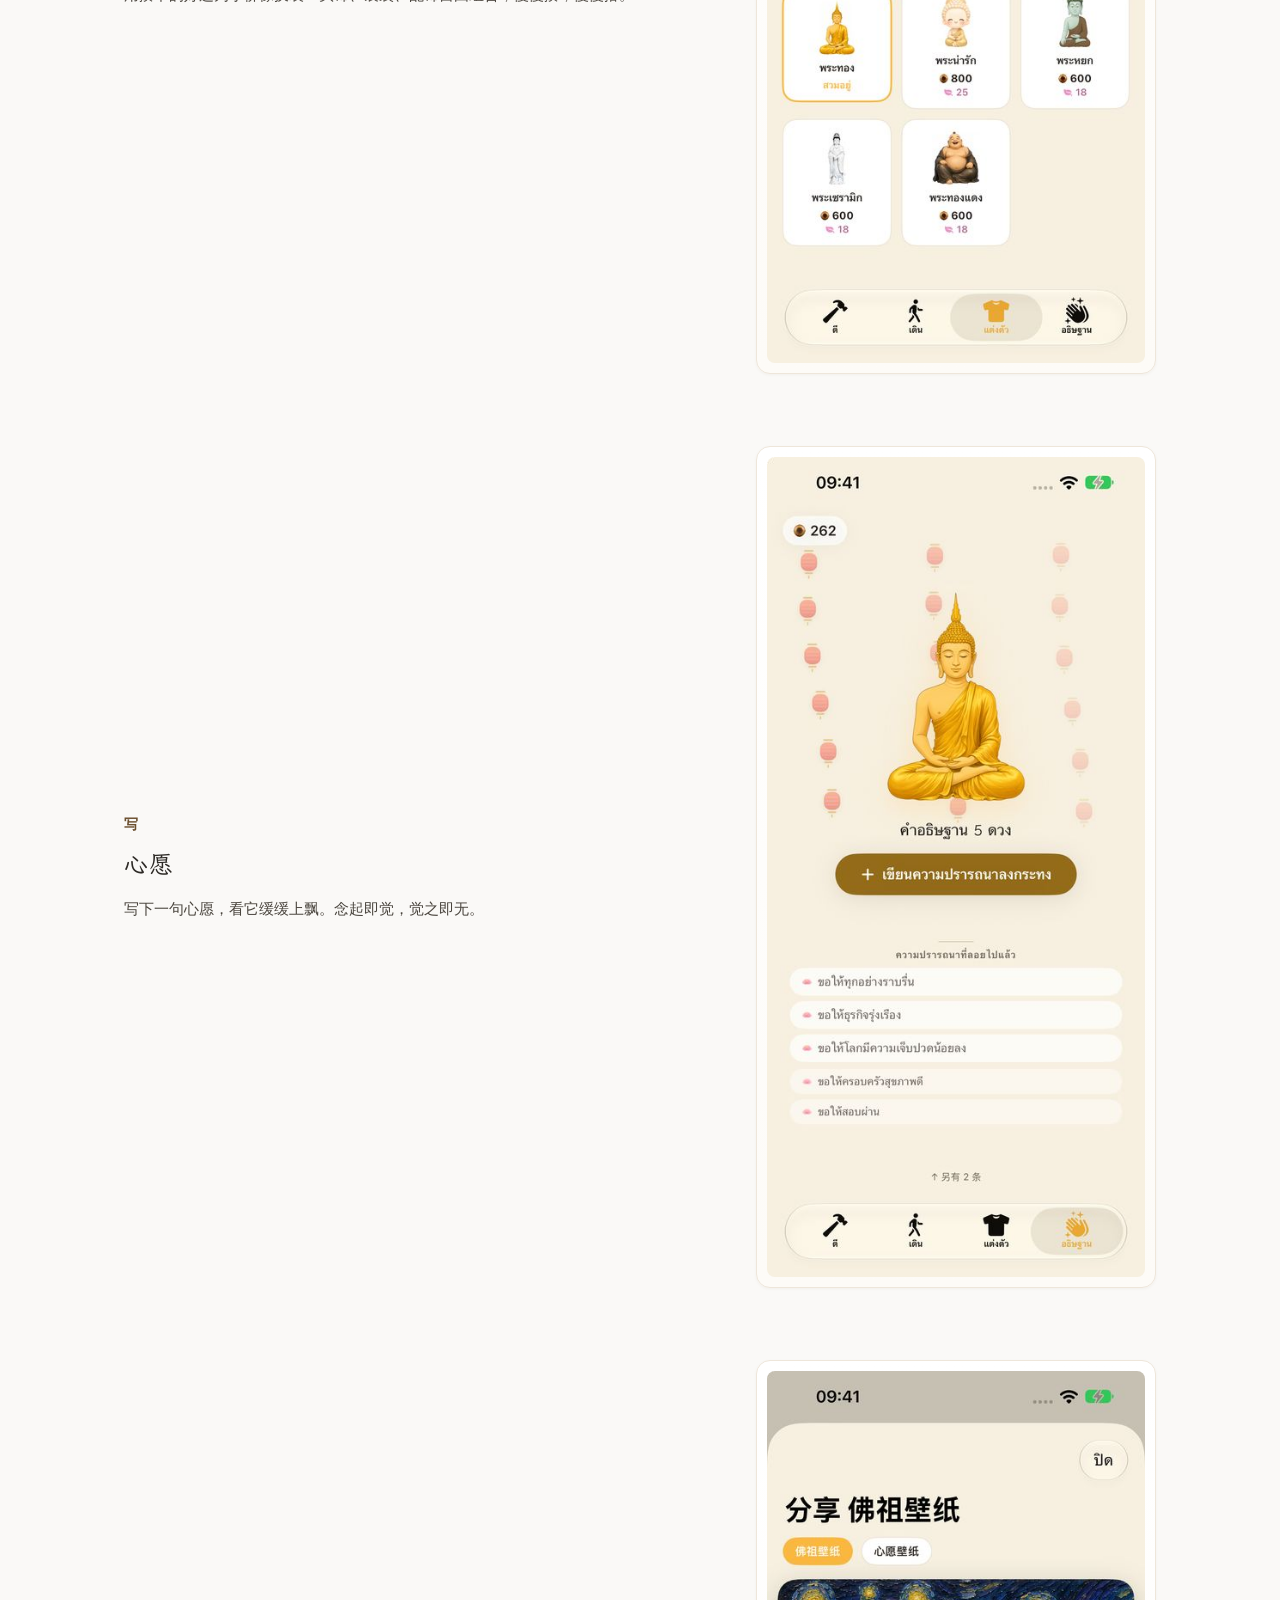
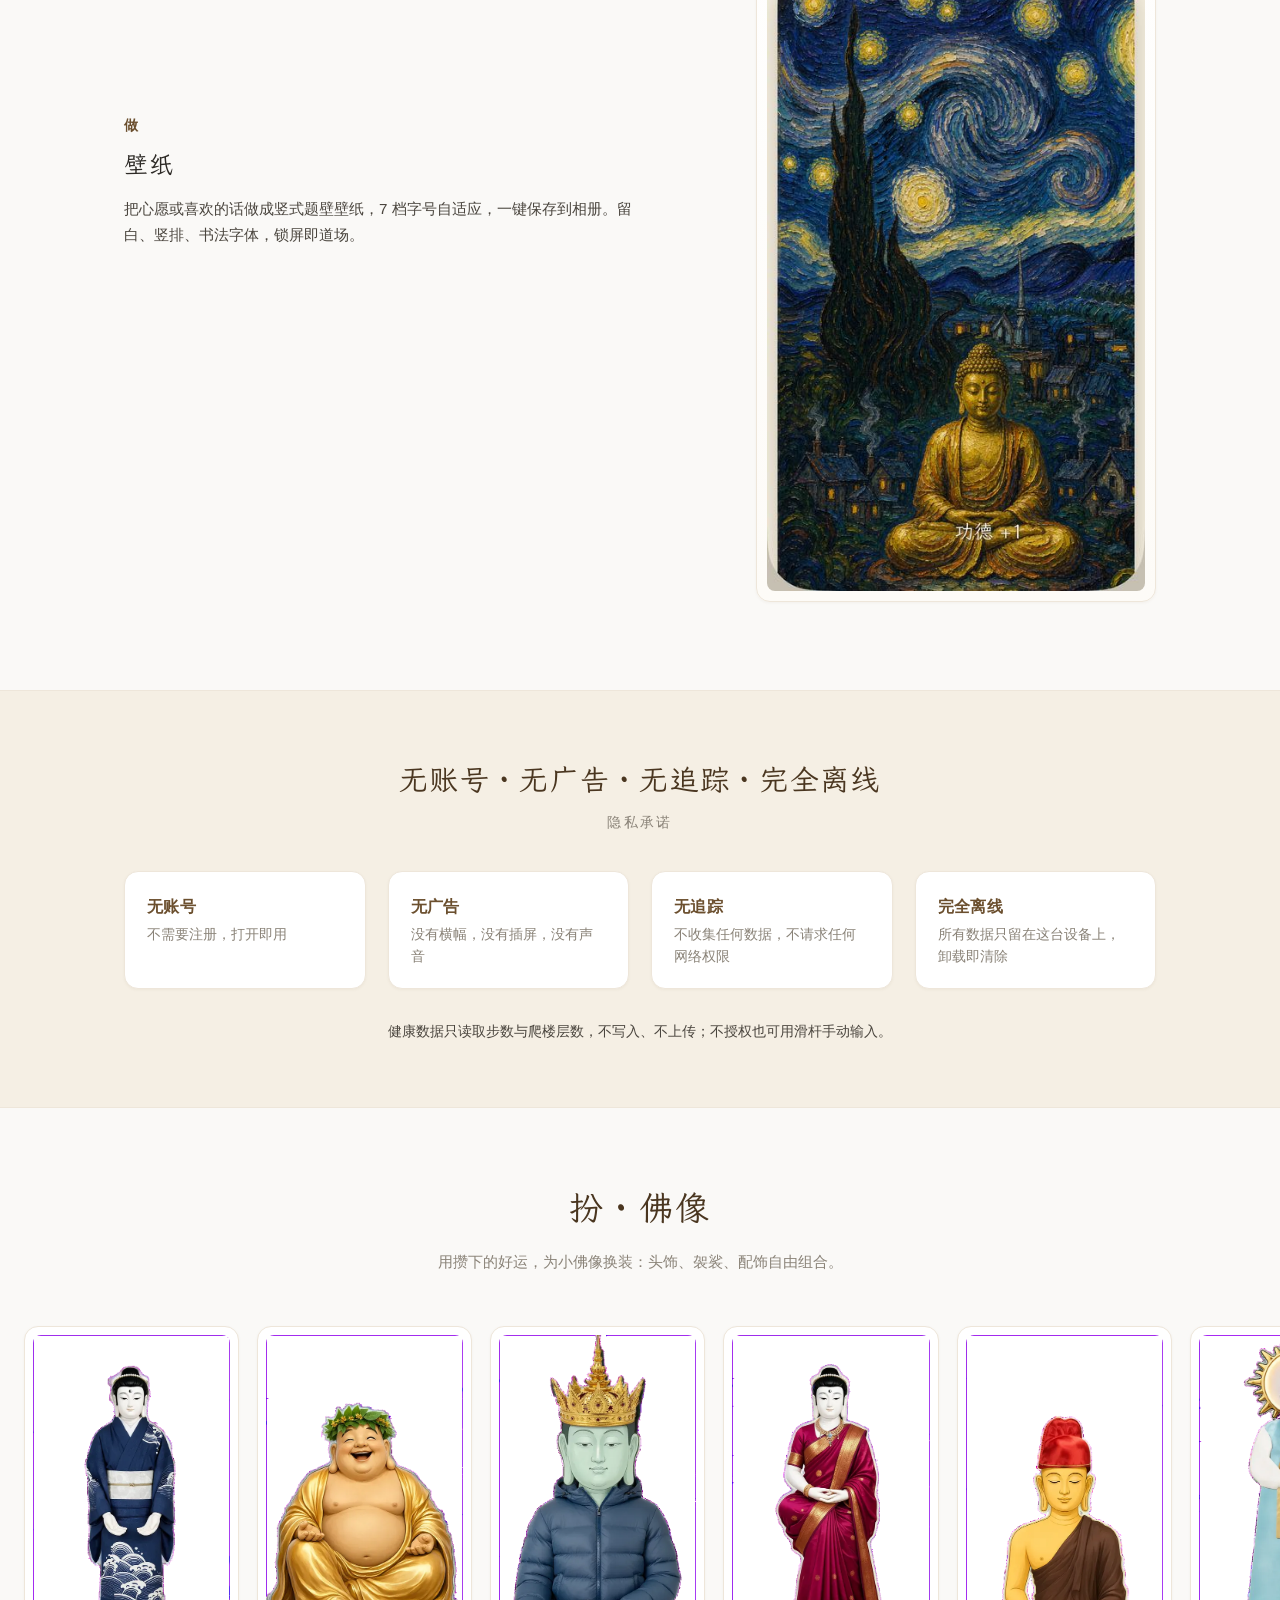
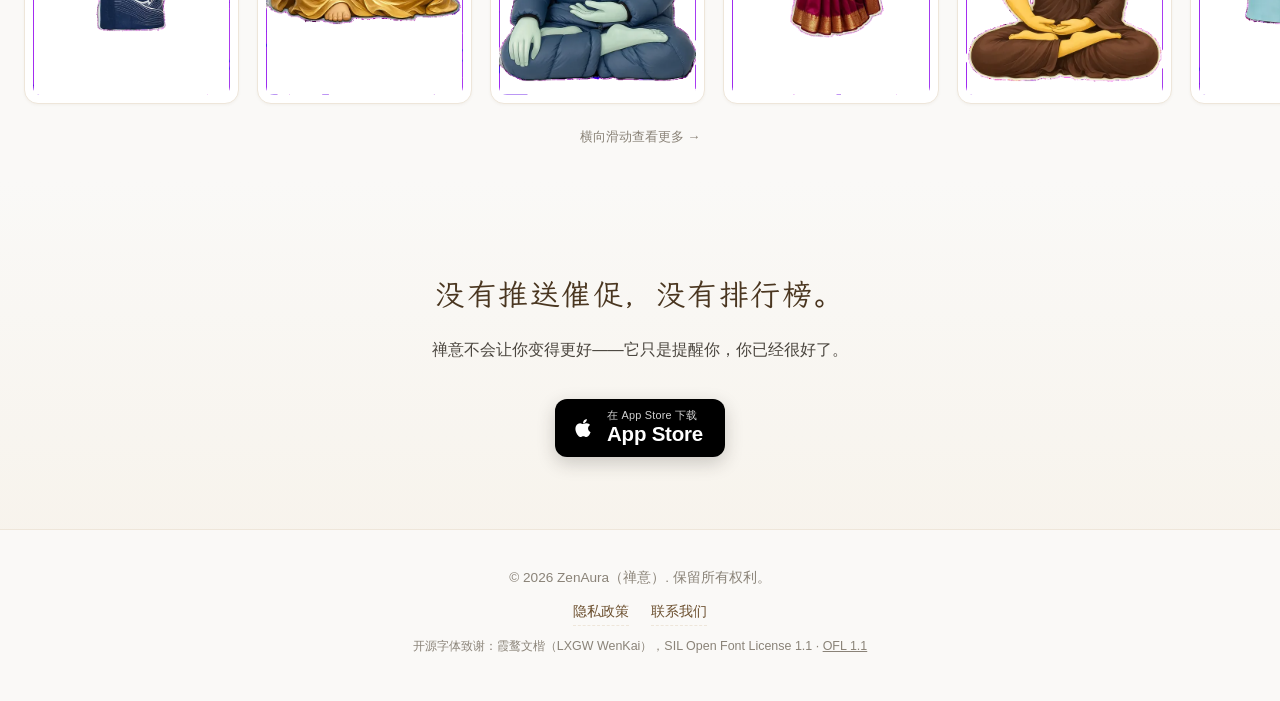
==== commit 2a811839: "feat: 品牌更名禅珠→禅意/ZenBeads→ZenAura + 画廊品红底色键抠除" ====
--- a/index.html
+++ b/index.html
@@ -3,22 +3,22 @@
 <head>
   <meta charset="UTF-8">
   <meta name="viewport" content="width=device-width, initial-scale=1.0">
-  <title>禅珠 ZenBeads — 敲木鱼 · 108 念珠 · 今日功课 · 许愿壁纸</title>
-  <meta name="description" content="禅珠（ZenBeads）——离线、私密、极简的电子佛珠与木鱼计数器。敲木鱼攒功德，步数换算今日功课，许愿做成竖排题壁壁纸。无账号、无广告、无追踪、完全离线。">
-  <link rel="canonical" href="https://zenbeads.app/">
-    <link rel="alternate" hreflang="zh-Hans" href="https://zenbeads.app/">
-    <link rel="alternate" hreflang="en" href="https://zenbeads.app/en.html">
-    <link rel="alternate" hreflang="ko" href="https://zenbeads.app/ko.html">
-    <link rel="alternate" hreflang="th" href="https://zenbeads.app/th.html">
-    <link rel="alternate" hreflang="x-default" href="https://zenbeads.app/en.html">
+  <title>禅意 ZenAura — 敲木鱼 · 108 念珠 · 今日功课 · 许愿壁纸</title>
+  <meta name="description" content="禅意（ZenAura）——离线、私密、极简的电子佛珠与木鱼计数器。敲木鱼攒功德，步数换算今日功课，许愿做成竖排题壁壁纸。无账号、无广告、无追踪、完全离线。">
+  <link rel="canonical" href="https://zenbeads-privacy.pages.dev/">
+    <link rel="alternate" hreflang="zh-Hans" href="https://zenbeads-privacy.pages.dev/">
+    <link rel="alternate" hreflang="en" href="https://zenbeads-privacy.pages.dev/en.html">
+    <link rel="alternate" hreflang="ko" href="https://zenbeads-privacy.pages.dev/ko.html">
+    <link rel="alternate" hreflang="th" href="https://zenbeads-privacy.pages.dev/th.html">
+    <link rel="alternate" hreflang="x-default" href="https://zenbeads-privacy.pages.dev/en.html">
   <meta property="og:type" content="website">
-  <meta property="og:site_name" content="ZenBeads">
-  <meta property="og:title" content="禅珠 ZenBeads · 敲一下，静一会儿">
+  <meta property="og:site_name" content="ZenAura">
+  <meta property="og:title" content="禅意 ZenAura · 敲一下，静一会儿">
   <meta property="og:description" content="电子木鱼 · 108 念珠 · 今日功课 · 许愿题壁。无账号、无广告、完全离线。">
-  <meta property="og:image" content="https://zenbeads.app/assets/og/og-zh-Hans.jpg">
+  <meta property="og:image" content="https://zenbeads-privacy.pages.dev/assets/og/og-zh-Hans.jpg">
   <meta property="og:image:width" content="1024">
   <meta property="og:image:height" content="1024">
-  <meta property="og:url" content="https://zenbeads.app/">
+  <meta property="og:url" content="https://zenbeads-privacy.pages.dev/">
   <meta property="og:locale" content="zh_CN">
   <meta name="twitter:card" content="summary_large_image">
   <meta name="theme-color" content="#faf9f7">
@@ -30,7 +30,7 @@
   <a class="skip" href="#main">跳到主要内容</a>
   <header class="site-header">
     <div class="wrap header-inner">
-      <a class="brand" href="index.html">禅珠 <span class="brand-latin">ZenBeads</span></a>
+      <a class="brand" href="index.html">禅意 <span class="brand-latin">ZenAura</span></a>
       <nav class="lang-switch" aria-label="语言">
           <a lang="zh-Hans" hreflang="zh-Hans" href="index.html" aria-current="page" class="cur">简体中文</a>
           <a lang="en" hreflang="en" href="en.html">English</a>
@@ -44,7 +44,7 @@
     <section class="hero">
       <div class="wrap hero-inner">
         <svg class="hero-beads" viewBox="0 0 200 210" aria-hidden="true" focusable="false"><g fill="#c9b18a"><circle cx="100.0" cy="26.0" r="5.4" class="accent"/><circle cx="112.8" cy="27.1" r="5.4"/><circle cx="125.3" cy="30.5" r="5.4"/><circle cx="137.0" cy="35.9" r="5.4"/><circle cx="147.6" cy="43.3" r="5.4"/><circle cx="156.7" cy="52.4" r="5.4"/><circle cx="164.1" cy="63.0" r="5.4"/><circle cx="169.5" cy="74.7" r="5.4"/><circle cx="172.9" cy="87.2" r="5.4"/><circle cx="174.0" cy="100.0" r="5.4"/><circle cx="172.9" cy="112.8" r="5.4"/><circle cx="169.5" cy="125.3" r="5.4"/><circle cx="164.1" cy="137.0" r="5.4"/><circle cx="156.7" cy="147.6" r="5.4"/><circle cx="147.6" cy="156.7" r="5.4"/><circle cx="137.0" cy="164.1" r="5.4"/><circle cx="125.3" cy="169.5" r="5.4"/><circle cx="112.8" cy="172.9" r="5.4"/><circle cx="100.0" cy="174.0" r="5.4"/><circle cx="87.2" cy="172.9" r="5.4"/><circle cx="74.7" cy="169.5" r="5.4"/><circle cx="63.0" cy="164.1" r="5.4"/><circle cx="52.4" cy="156.7" r="5.4"/><circle cx="43.3" cy="147.6" r="5.4"/><circle cx="35.9" cy="137.0" r="5.4"/><circle cx="30.5" cy="125.3" r="5.4"/><circle cx="27.1" cy="112.8" r="5.4"/><circle cx="26.0" cy="100.0" r="5.4"/><circle cx="27.1" cy="87.2" r="5.4"/><circle cx="30.5" cy="74.7" r="5.4"/><circle cx="35.9" cy="63.0" r="5.4"/><circle cx="43.3" cy="52.4" r="5.4"/><circle cx="52.4" cy="43.3" r="5.4"/><circle cx="63.0" cy="35.9" r="5.4"/><circle cx="74.7" cy="30.5" r="5.4"/><circle cx="87.2" cy="27.1" r="5.4"/></g><circle cx="100" cy="100" r="30" fill="none" stroke="#8a6f4d" stroke-width="7" stroke-linecap="round" opacity="0.55"/><path d="M100 174 q3 14 0 26" stroke="#8a6f4d" stroke-width="3" fill="none" opacity="0.5"/></svg>
-        <h1 class="hero-title">禅珠</h1>
+        <h1 class="hero-title">禅意</h1>
         <p class="hero-tagline">攒功德 · 步数换福袋 · 静心解压 · 许愿题壁</p>
         <p class="hero-sub">烦恼来的时候，敲一下就好。离线、私密、极简的电子佛珠与木鱼计数器。</p>
         <div class="hero-cta">
@@ -65,7 +65,7 @@
             <img src="assets/img/zh-Hans/01_knock.jpg"
                  srcset="assets/img/zh-Hans/01_knock@2x.jpg 2x"
                  width="440" height="954" loading="lazy" decoding="async"
-                 alt="禅珠 · 木鱼">
+                 alt="禅意 · 木鱼">
           </div>
           <div class="feature-body">
             <p class="feature-kicker"><span class="kicker-verb">敲</span></p>
@@ -78,7 +78,7 @@
             <img src="assets/img/zh-Hans/02_steps.jpg"
                  srcset="assets/img/zh-Hans/02_steps@2x.jpg 2x"
                  width="440" height="954" loading="lazy" decoding="async"
-                 alt="禅珠 · 今日功课">
+                 alt="禅意 · 今日功课">
           </div>
           <div class="feature-body">
             <p class="feature-kicker"><span class="kicker-verb">走</span></p>
@@ -91,7 +91,7 @@
             <img src="assets/img/zh-Hans/03_wardrobe.jpg"
                  srcset="assets/img/zh-Hans/03_wardrobe@2x.jpg 2x"
                  width="440" height="954" loading="lazy" decoding="async"
-                 alt="禅珠 · 佛像">
+                 alt="禅意 · 佛像">
           </div>
           <div class="feature-body">
             <p class="feature-kicker"><span class="kicker-verb">扮</span></p>
@@ -104,7 +104,7 @@
             <img src="assets/img/zh-Hans/04_wish.jpg"
                  srcset="assets/img/zh-Hans/04_wish@2x.jpg 2x"
                  width="440" height="954" loading="lazy" decoding="async"
-                 alt="禅珠 · 心愿">
+                 alt="禅意 · 心愿">
           </div>
           <div class="feature-body">
             <p class="feature-kicker"><span class="kicker-verb">写</span></p>
@@ -117,7 +117,7 @@
             <img src="assets/img/zh-Hans/05_wallpaper.jpg"
                  srcset="assets/img/zh-Hans/05_wallpaper@2x.jpg 2x"
                  width="440" height="954" loading="lazy" decoding="async"
-                 alt="禅珠 · 壁纸">
+                 alt="禅意 · 壁纸">
           </div>
           <div class="feature-body">
             <p class="feature-kicker"><span class="kicker-verb">做</span></p>
@@ -167,7 +167,7 @@
     <section class="closing">
       <div class="wrap">
         <h2 class="closing-title">没有推送催促，没有排行榜。</h2>
-        <p class="closing-text">禅珠不会让你变得更好——它只是提醒你，你已经很好了。</p>
+        <p class="closing-text">禅意不会让你变得更好——它只是提醒你，你已经很好了。</p>
         <a class="appstore-btn" href="https://apps.apple.com/app/id6821324992" rel="noopener">
           <svg class="btn-apple" viewBox="0 0 24 24" width="24" height="24" aria-hidden="true" focusable="false"><path fill="#fff" d="M17.05 20.28c-.98.95-2.05.8-3.08.35-1.09-.46-2.09-.48-3.24 0-1.44.62-2.2.44-3.06-.35C2.79 15.25 3.51 7.59 9.05 7.31c1.35.07 2.29.74 3.08.8 1.18-.24 2.31-.93 3.57-.84 1.51.12 2.65.72 3.4 1.8-3.12 1.87-2.38 5.98.48 7.13-.57 1.5-1.31 2.99-2.53 4.08zM12.03 7.25c-.15-2.23 1.66-4.07 3.74-4.25.29 2.58-2.34 4.5-3.74 4.25z"/></svg><span class="btn-text"><small>在 App Store 下载</small><b>App Store</b></span>
         </a>
@@ -177,9 +177,9 @@
 
   <footer class="site-footer">
     <div class="wrap footer-inner">
-      <p class="footer-brand">© 2026 ZenBeads（禅珠）. 保留所有权利。</p>
+      <p class="footer-brand">© 2026 ZenAura（禅意）. 保留所有权利。</p>
       <nav class="footer-links">
-        <a href="https://zenbeads-privacy.pages.dev/index.html" rel="noopener">隐私政策</a>
+        <a href="/privacy/index.html" rel="noopener">隐私政策</a>
         <a href="mailto:yanoutech@163.com">联系我们</a>
       </nav>
       <p class="footer-font">开源字体致谢：霞鹜文楷（LXGW WenKai），SIL Open Font License 1.1 · <a href="fonts/OFL-LXGWWenKai.txt">OFL 1.1</a></p>
